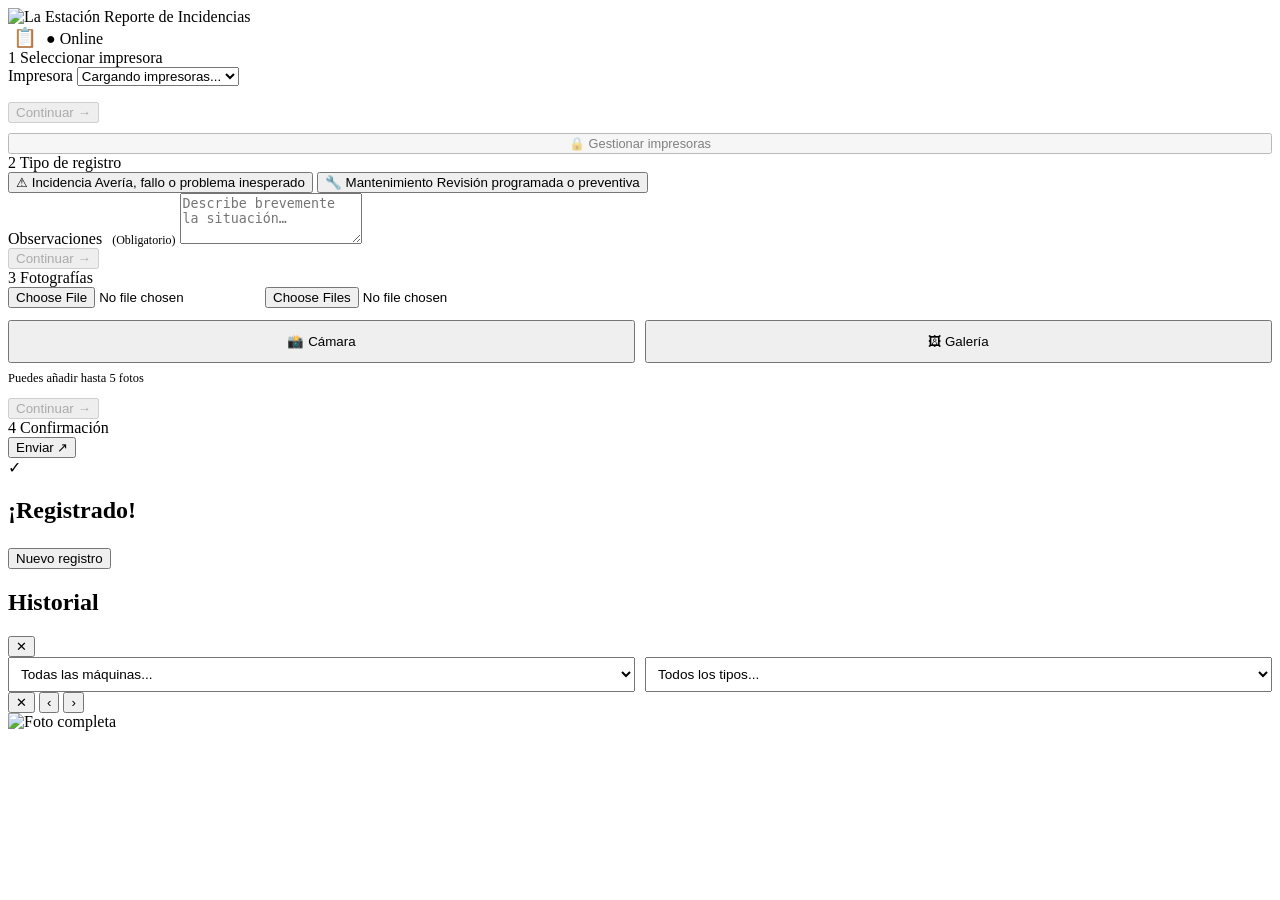
==== Sitio-Mantenimiento-Incidencias-main/index.html @ 18732674 "feat: create index.html for printer maintenance and incident reporting interface" ====
<!DOCTYPE html>
<html lang="es">

<head>
  <meta charset="UTF-8" />
  <meta name="viewport" content="width=device-width, initial-scale=1.0" />
  <meta name="theme-color" content="#0f1117" />
  <meta name="description"
    content="Registra incidencias y mantenimientos de las impresoras 3D." />
  <title>Reporte de Impresora</title>
  <link rel="icon" type="image/png" href="favicon.png" />
  <link rel="preconnect" href="https://fonts.googleapis.com" />
  <link rel="preconnect" href="https://fonts.gstatic.com" crossorigin />
  <link
    href="https://fonts.googleapis.com/css2?family=Inter:wght@300;400;500;600;700&family=JetBrains+Mono:wght@400;600&display=swap"
    rel="stylesheet" />
  <link rel="stylesheet" href="style.css" />
  <!-- QR code generator (para el botón QR del header) -->
  <script src="https://cdn.jsdelivr.net/npm/qrcode-generator@1.4.4/qrcode.min.js"></script>
</head>

<body>

  <!-- ─── Header ─────────────────────────────────────────────────────────── -->
  <header class="app-header">
    <div class="header-inner">
      <div class="logo">
        <img src="logo-brain.png" alt="La Estación" class="logo-icon-img" />
        <span class="logo-text">Reporte de Incidencias</span>
      </div>
      <div class="header-meta">
        <span id="clock" class="clock"></span>
        <button id="btnHistory" class="btn-icon" title="Ver Historial" style="background:none;border:none;color:var(--text-2);font-size:1.2rem;cursor:pointer;padding:0 5px;transition:color 0.2s;">📋</button>
        <span class="badge-status online" id="statusBadge">● Online</span>
      </div>
    </div>
  </header>

  <!-- ─── Main ────────────────────────────────────────────────────────────── -->
  <main class="main-content">

    <!-- Step 1: Machine selector -->
    <section class="card step-card" id="step1">
      <div class="step-label"><span class="step-number">1</span> Seleccionar impresora</div>

      <div class="field-group">
        <label class="field-label" for="machineSelect">Impresora</label>
        <select id="machineSelect" class="text-input select-input">
          <option value="">Cargando impresoras...</option>
        </select>
        <p class="field-hint" id="machineHint"></p>
      </div>

      <button class="btn btn-primary btn-full" id="btnNext1" disabled>
        Continuar <span class="arrow">→</span>
      </button>

      <button class="btn btn-ghost" id="btnAdmin" style="margin-top:10px;width:100%;font-size:.8rem;opacity:.5" onclick="window.location.href='dashboard.html'">
        🔒 Gestionar impresoras
      </button>
    </section>

    <!-- Step 2: Type selector -->
    <section class="card step-card locked" id="step2">
      <div class="step-label"><span class="step-number">2</span> Tipo de registro</div>

      <div class="type-grid">
        <button class="type-card" id="typeIncidencia" data-type="Incidencia">
          <span class="type-icon">⚠</span>
          <span class="type-title">Incidencia</span>
          <span class="type-desc">Avería, fallo o problema inesperado</span>
        </button>
        <button class="type-card" id="typeMantenimiento" data-type="Mantenimiento">
          <span class="type-icon">🔧</span>
          <span class="type-title">Mantenimiento</span>
          <span class="type-desc">Revisión programada o preventiva</span>
        </button>
      </div>

      <div class="field-group">
        <label class="field-label" for="notes">
          Observaciones
          <span id="notesHint" style="color:var(--warning); font-size:0.75rem; margin-left: 6px;">(Obligatorio)</span>
        </label>
        <textarea id="notes" class="text-input textarea" rows="3"
          placeholder="Describe brevemente la situación…"></textarea>
      </div>

      <button class="btn btn-primary btn-full mt-4" id="btnNext2" disabled>
        Continuar <span class="arrow">→</span>
      </button>
    </section>

    <!-- Step 3: Photo -->
    <section class="card step-card locked" id="step3">
      <div class="step-label"><span class="step-number">3</span> Fotografías</div>

      <input type="file" id="photoInputCamera" accept="image/*" capture="environment" class="hidden" />
      <input type="file" id="photoInputGallery" accept="image/*" multiple class="hidden" />

      <!-- Thumbnail grid — tiles added by JS -->
      <div class="photo-grid" id="photoGrid"></div>
      
      <div id="photoAddContainer" style="display:flex; gap:10px; margin-top:12px;">
         <button type="button" class="btn btn-ghost" id="btnCamera" style="flex:1; padding:12px 0;">📸 Cámara</button>
         <button type="button" class="btn btn-ghost" id="btnGallery" style="flex:1; padding:12px 0;">🖼 Galería</button>
      </div>

      <p class="field-hint" id="photoHint" style="margin-top:8px;color:var(--text2);font-size:.78rem">Puedes añadir hasta 5 fotos</p>

      <button class="btn btn-primary btn-full mt-4" id="btnNext3" disabled>
        Continuar <span class="arrow">→</span>
      </button>
    </section>

    <!-- Step 4: Preview & Submit -->
    <section class="card step-card locked" id="step4">
      <div class="step-label"><span class="step-number">4</span> Confirmación</div>

      <div class="summary-grid" id="summaryGrid"></div>

      <button class="btn btn-submit btn-full mt-6" id="btnSubmit">
        <span id="submitText">Enviar ↗</span>
        <span id="submitSpinner" class="spinner hidden"></span>
      </button>
    </section>

  </main>

  <!-- ─── Toast ────────────────────────────────────────────────────────────── -->
  <div class="toast" id="toast"></div>

  <!-- ─── Success overlay ───────────────────────────────────────────────────── -->
  <div class="overlay hidden" id="successOverlay">
    <div class="success-card">
      <div class="success-icon">✓</div>
      <h2>¡Registrado!</h2>
      <p id="successDetail" style="margin-bottom: 24px; font-weight: 500;"></p>
      <button class="btn btn-primary" id="btnNewRecord">Nuevo registro</button>
    </div>
  </div>

  <!-- ─── WebRTC Camera Overlay (Desktop) ─────────────────────────────────────── -->
  <div class="overlay hidden" id="cameraOverlay" style="z-index: 1000; display:none; justify-content:center; align-items:center; position:fixed; inset:0; background:rgba(0,0,0,0.85); backdrop-filter:blur(8px);">
    <div class="card" style="width: 90%; max-width: 500px; padding: 20px; background:var(--card); border:1px solid var(--border); border-radius:12px;">
      <h3 style="margin-bottom: 12px; font-size:1.1rem; color:var(--text1)">Cámara Web</h3>
      <div style="position:relative; width:100%; aspect-ratio:4/3; background:#000; border-radius:8px; overflow:hidden; margin-bottom: 16px;">
        <video id="camVideo" autoplay playsinline style="width:100%; height:100%; object-fit:cover;"></video>
      </div>
      <div style="display:flex; gap:10px;">
        <button class="btn btn-ghost" id="btnCamClose" style="flex:1;">Cancelar</button>
        <button class="btn btn-primary" id="btnCamCapture" style="flex:2;">📸 Capturar Foto</button>
      </div>
      <canvas id="camCanvas" class="hidden" style="display:none;"></canvas>
    </div>
  </div>

  <!-- ─── History Overlay ───────────────────────────────────────────────────── -->
  <div class="overlay hidden" id="historyOverlay">
    <div class="history-card">
      <div class="history-header">
        <h2>Historial</h2>
        <button id="btnCloseHistory" class="btn-icon">✕</button>
      </div>
      <div class="history-filters" style="display:flex; gap:10px;">
         <select id="histFilterAsset" class="text-input select-input" style="padding:8px; font-size:0.85rem; flex:1;">
           <option value="">Todas las máquinas...</option>
         </select>
         <select id="histFilterType" class="text-input select-input" style="padding:8px; font-size:0.85rem; flex:1;">
           <option value="">Todos los tipos...</option>
           <option value="Incidencia">Incidencias</option>
           <option value="Mantenimiento">Mantenimientos</option>
         </select>
      </div>
      <div class="history-list" id="historyList">
        <!-- populated by js -->
      </div>
    </div>
  </div>

  <!-- ─── Lightbox ──────────────────────────────────────────────────────────── -->
  <div id="lightbox" class="lightbox hidden" role="dialog" aria-modal="true">
    <button id="lightboxClose" class="lightbox-close" title="Cerrar">✕</button>
    <button id="lightboxPrev" class="lightbox-nav lightbox-prev" title="Anterior">‹</button>
    <button id="lightboxNext" class="lightbox-nav lightbox-next" title="Siguiente">›</button>
    <div class="lightbox-inner">
      <img id="lightboxImg" src="" alt="Foto completa" />
      <div id="lightboxCounter" class="lightbox-counter"></div>
    </div>
  </div>

  <script src="app.js"></script>
</body>

</html>
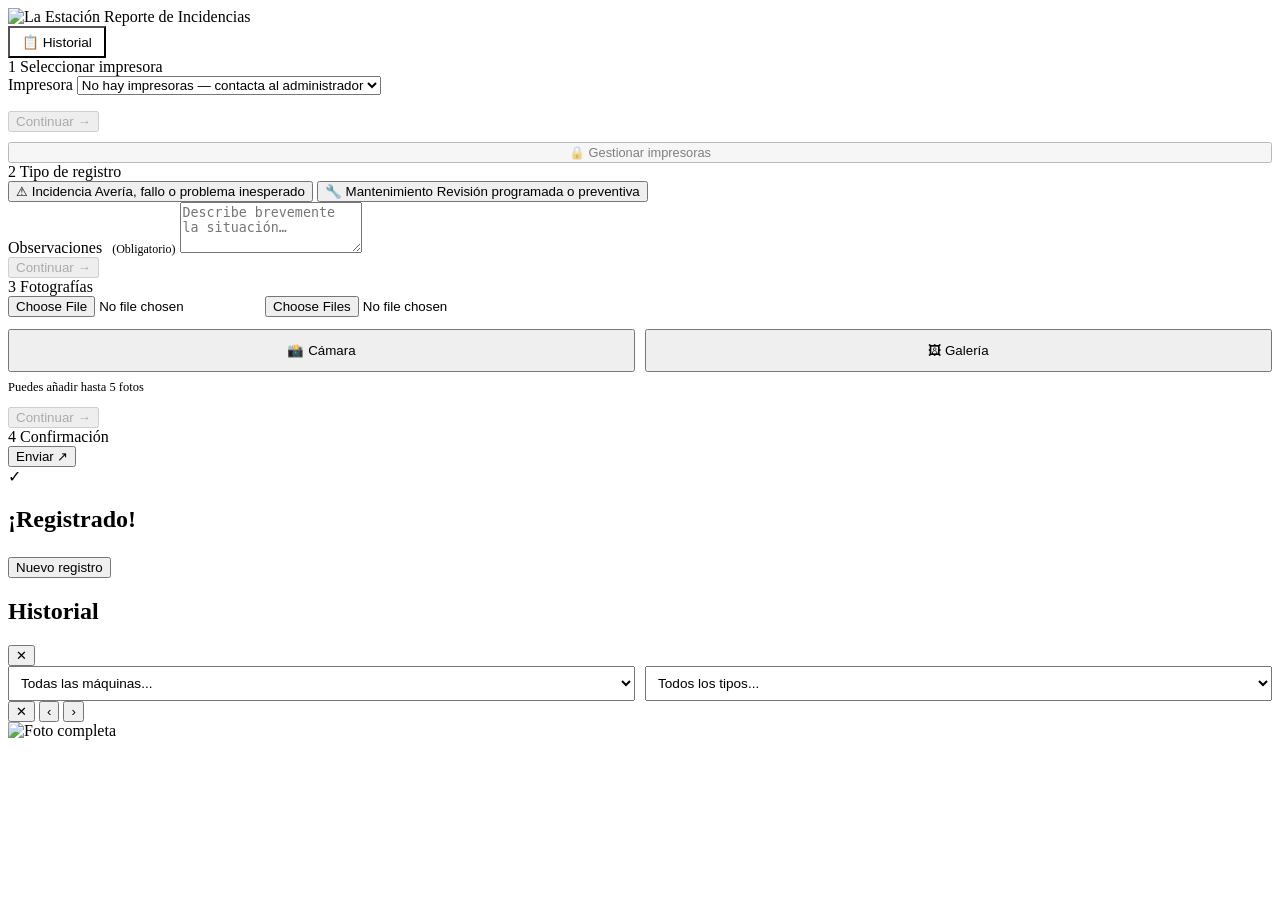
==== commit 09839ac2: "feat: create index.html for printer maintenance and incident reporting interface" ====
--- a/Sitio-Mantenimiento-Incidencias-main/index.html
+++ b/Sitio-Mantenimiento-Incidencias-main/index.html
@@ -29,9 +29,11 @@
         <span class="logo-text">Reporte de Incidencias</span>
       </div>
       <div class="header-meta">
-        <span id="clock" class="clock"></span>
-        <button id="btnHistory" class="btn-icon" title="Ver Historial" style="background:none;border:none;color:var(--text-2);font-size:1.2rem;cursor:pointer;padding:0 5px;transition:color 0.2s;">📋</button>
-        <span class="badge-status online" id="statusBadge">● Online</span>
+        <span id="clock" class="clock" style="display:none"></span>
+        <button id="btnHistory" class="btn btn-ghost" title="Ver Historial" style="font-size: 0.85rem; padding: 6px 12px; background: rgba(255,255,255,0.05); color: var(--text-1);">
+          📋 Historial
+        </button>
+        <span class="badge-status online" id="statusBadge" style="display:none">● Online</span>
       </div>
     </div>
   </header>
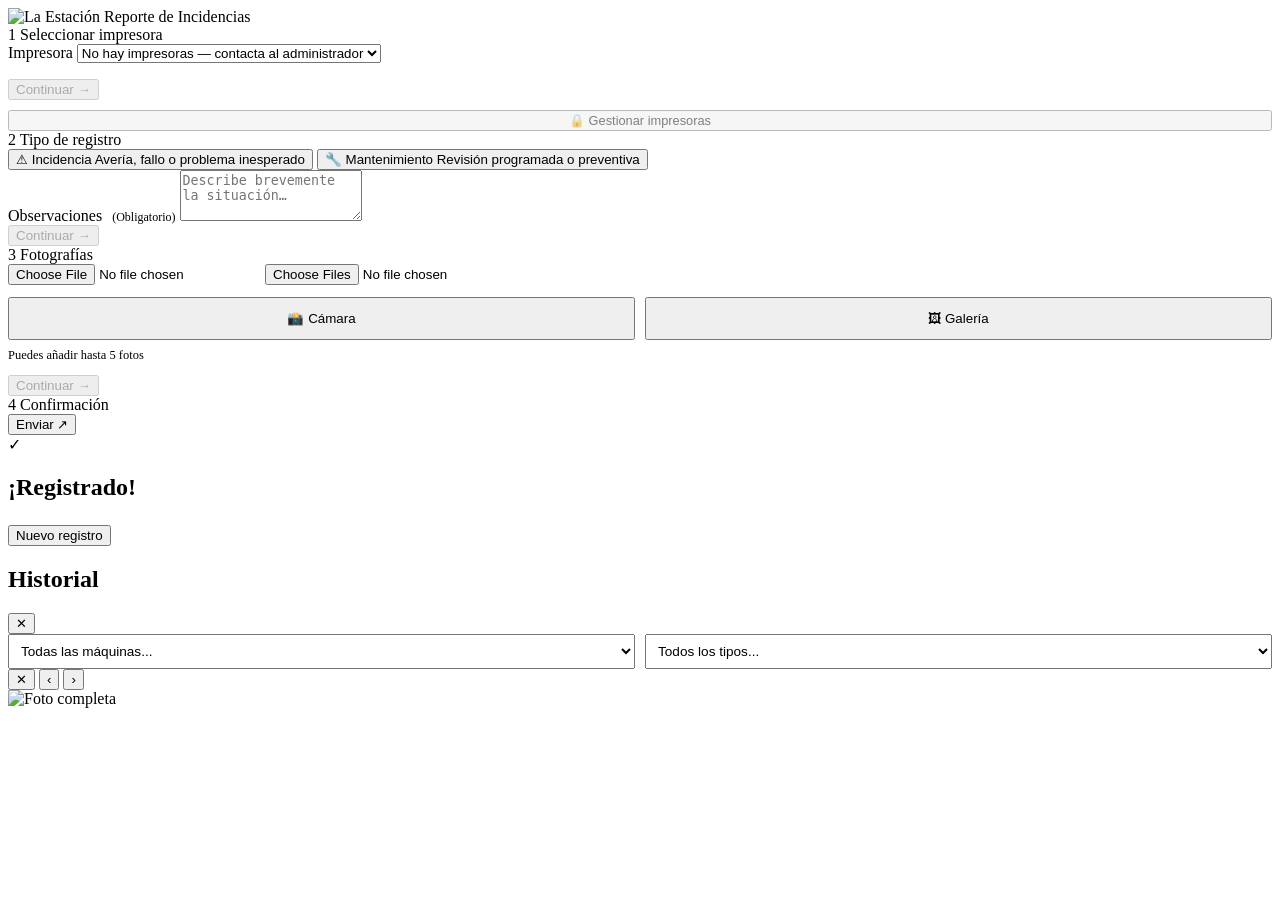
==== commit 514e0ee4: "feat: create initial index.html file for maintenance and incident tracking site" ====
--- a/Sitio-Mantenimiento-Incidencias-main/index.html
+++ b/Sitio-Mantenimiento-Incidencias-main/index.html
@@ -30,7 +30,7 @@
       </div>
       <div class="header-meta">
         <span id="clock" class="clock" style="display:none"></span>
-        <button id="btnHistory" class="btn btn-ghost" title="Ver Historial" style="font-size: 0.85rem; padding: 6px 12px; background: rgba(255,255,255,0.05); color: var(--text-1);">
+        <button id="btnHistory" class="btn btn-ghost" title="Ver Historial" style="display:none">
           📋 Historial
         </button>
         <span class="badge-status online" id="statusBadge" style="display:none">● Online</span>
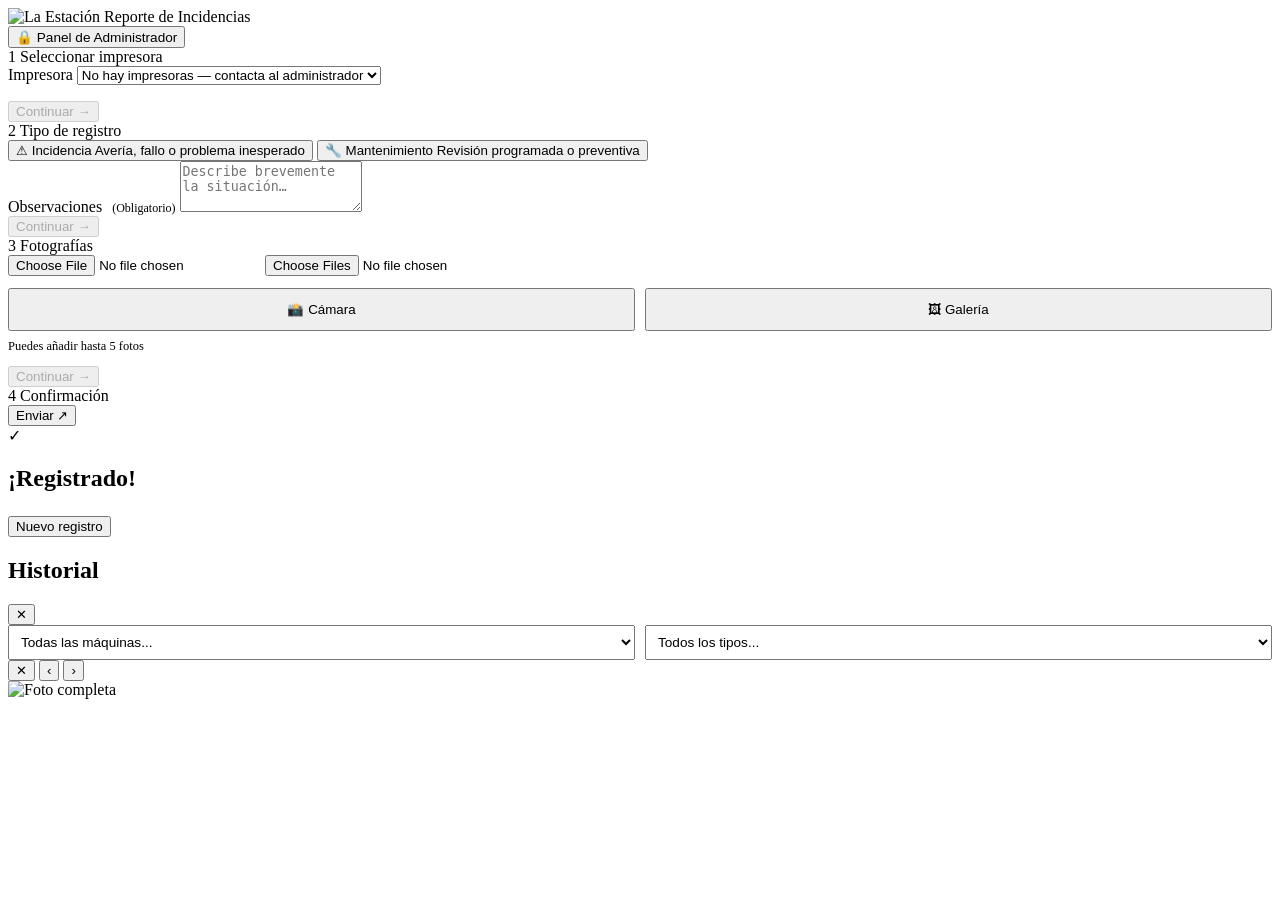
==== commit 83c1a0db: "ui: rename admin button to 'Panel de Administrador'" ====
--- a/Sitio-Mantenimiento-Incidencias-main/index.html
+++ b/Sitio-Mantenimiento-Incidencias-main/index.html
@@ -33,6 +33,9 @@
         <button id="btnHistory" class="btn btn-ghost" title="Ver Historial" style="display:none">
           📋 Historial
         </button>
+        <button id="btnAdmin" class="btn btn-ghost" style="font-size:0.85rem;" onclick="window.location.href='dashboard.html'">
+          🔒 Panel de Administrador
+        </button>
         <span class="badge-status online" id="statusBadge" style="display:none">● Online</span>
       </div>
     </div>
@@ -57,9 +60,6 @@
         Continuar <span class="arrow">→</span>
       </button>
 
-      <button class="btn btn-ghost" id="btnAdmin" style="margin-top:10px;width:100%;font-size:.8rem;opacity:.5" onclick="window.location.href='dashboard.html'">
-        🔒 Gestionar impresoras
-      </button>
     </section>
 
     <!-- Step 2: Type selector -->
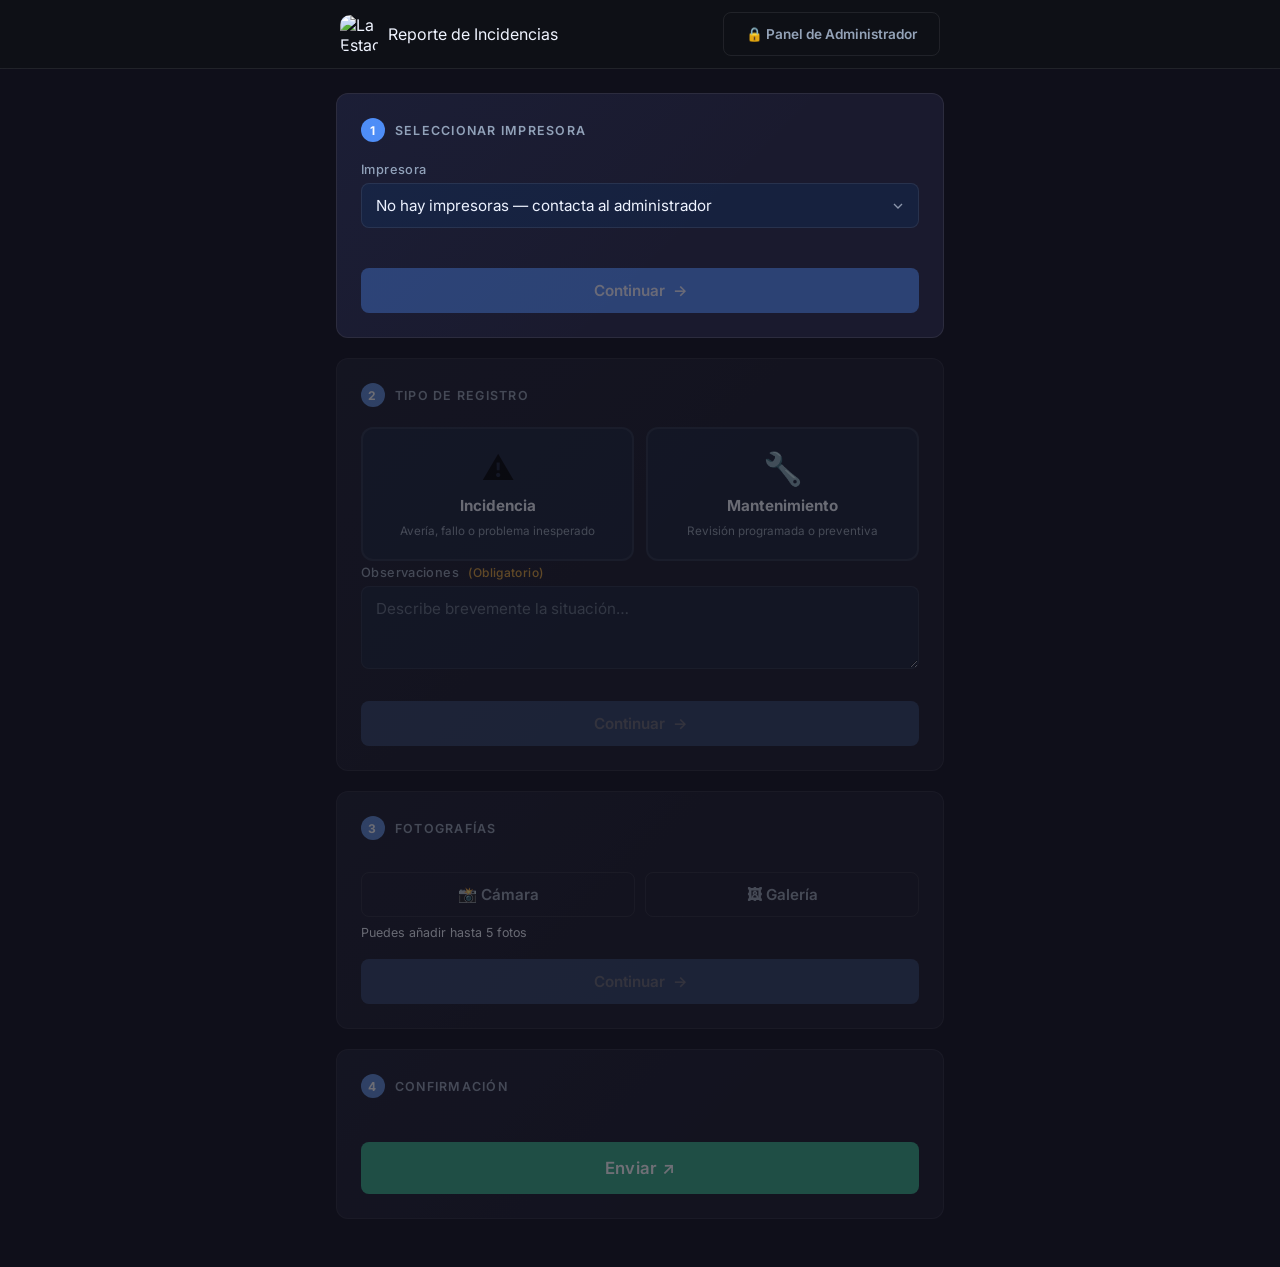
==== commit dd33ad2f: "feat: implement multi-step printer incident and maintenance reporting interface with admin dashboard" ====
--- a/Sitio-Mantenimiento-Incidencias-main/index.html
+++ b/Sitio-Mantenimiento-Incidencias-main/index.html
@@ -15,6 +15,7 @@
     href="https://fonts.googleapis.com/css2?family=Inter:wght@300;400;500;600;700&family=JetBrains+Mono:wght@400;600&display=swap"
     rel="stylesheet" />
   <link rel="stylesheet" href="style.css" />
+  <script src="https://cdn.jsdelivr.net/npm/@supabase/supabase-js@2"></script>
   <!-- QR code generator (para el botón QR del header) -->
   <script src="https://cdn.jsdelivr.net/npm/qrcode-generator@1.4.4/qrcode.min.js"></script>
 </head>
--- a/Sitio-Mantenimiento-Incidencias-main/style.css
+++ b/Sitio-Mantenimiento-Incidencias-main/style.css
@@ -0,0 +1,706 @@
+/* ═══════════════════════════════════════════════════════════
+   Sistema de Gestión — Premium Industrial Dark UI
+   ═══════════════════════════════════════════════════════════ */
+
+:root {
+  --bg:          #0f0f1a;
+  --bg-card:     #1a1a2e;
+  --bg-card-2:   #16213e;
+  --border:      rgba(255,255,255,0.08);
+  --accent:      #4f8ef7;
+  --accent-hover: #2563eb;
+  --danger:      #ef4444;
+  --success:     #10b981;
+  --warning:     #f59e0b;
+  --text-1:      #f0f4ff;
+  --text-2:      #94a3b8;
+  --text-3:      #64748b;
+  --mono:        'JetBrains Mono', monospace;
+  --sans:        'Inter', system-ui, sans-serif;
+  --radius:      12px;
+  --radius-sm:   8px;
+  --shadow:      0 8px 32px rgba(0,0,0,0.5);
+  --transition:  0.2s ease-out;
+}
+
+*, *::before, *::after { box-sizing: border-box; margin: 0; padding: 0; }
+
+html { font-size: 16px; scroll-behavior: smooth; }
+
+body {
+  font-family: var(--sans);
+  background: var(--bg);
+  color: var(--text-1);
+  min-height: 100vh;
+  display: flex;
+  flex-direction: column;
+  transition: background-color 0s, color 0s; /* Prevent initial load flashes */
+}
+
+/* ── Header ─────────────────────────────────────────────── */
+.app-header {
+  position: sticky; top: 0; z-index: 100;
+  background: rgba(15,17,23,0.85);
+  backdrop-filter: blur(16px);
+  border-bottom: 1px solid var(--border);
+}
+.header-inner {
+  max-width: 640px; margin: 0 auto;
+  padding: 12px 20px;
+  display: flex; align-items: center; justify-content: space-between;
+}
+.logo { display: flex; align-items: center; gap: 10px; }
+.logo-icon {
+  font-size: 22px;
+  display: flex; align-items: center; justify-content: center;
+  width: 38px; height: 38px;
+  background: var(--accent);
+  border-radius: 10px;
+}
+
+.logo-icon-img {
+  width: 38px;
+  height: 38px;
+  object-fit: contain;
+  border-radius: 10px;
+}
+
+
+.logo-text {
+  color: var(--text-1);
+}
+.header-meta { display: flex; align-items: center; gap: 12px; }
+.clock { font-family: var(--mono); font-size: 0.82rem; color: var(--text-2); }
+.badge-status {
+  font-size: 0.72rem; font-weight: 600; padding: 3px 8px;
+  border-radius: 999px; letter-spacing: 0.04em;
+}
+.badge-status.online  { background: rgba(52,211,153,0.15); color: var(--success); }
+.badge-status.offline { background: rgba(248,113,113,0.15); color: var(--danger); }
+
+/* ── Main ────────────────────────────────────────────────── */
+.main-content {
+  flex: 1; max-width: 640px; width: 100%;
+  margin: 0 auto; padding: 24px 16px 48px;
+  display: flex; flex-direction: column; gap: 20px;
+}
+
+/* ── Cards ───────────────────────────────────────────────── */
+.card {
+  background: var(--bg-card);
+  border: 1px solid var(--border);
+  border-radius: var(--radius);
+  padding: 24px;
+  transition: var(--transition);
+  position: relative;
+  overflow: hidden;
+}
+.card::before {
+  content: '';
+  position: absolute; inset: 0;
+  background: linear-gradient(135deg, rgba(59,130,246,0.04), transparent 60%);
+  pointer-events: none;
+}
+.card.locked {
+  opacity: 0.4;
+  pointer-events: none;
+  filter: grayscale(0.3);
+}
+.card.unlocked { opacity: 1; pointer-events: auto; filter: none; }
+
+/* Step label */
+.step-label {
+  display: flex; align-items: center; gap: 10px;
+  font-size: 0.78rem; font-weight: 600; letter-spacing: 0.1em;
+  text-transform: uppercase; color: var(--text-2); margin-bottom: 20px;
+}
+.step-number {
+  width: 24px; height: 24px; border-radius: 50%;
+  background: var(--accent);
+  color: #fff; font-size: 0.75rem; font-weight: 700;
+  display: flex; align-items: center; justify-content: center;
+  flex-shrink: 0;
+}
+
+/* ── Form Elements ───────────────────────────────────────── */
+.field-group { display: flex; flex-direction: column; gap: 6px; margin-bottom: 16px; }
+.field-label {
+  font-size: 0.8rem; font-weight: 500; color: var(--text-2);
+  letter-spacing: 0.03em;
+}
+.field-hint { font-size: 0.75rem; color: var(--accent-2); min-height: 18px; }
+
+.text-input {
+  width: 100%;
+  background: var(--bg-card-2);
+  border: 1px solid var(--border);
+  border-radius: var(--radius-sm);
+  color: var(--text-1);
+  font-family: var(--sans);
+  font-size: 0.95rem;
+  padding: 12px 14px;
+  transition: var(--transition);
+  outline: none;
+  resize: vertical;
+}
+.text-input:focus {
+  box-shadow: 0 0 0 1px var(--accent);
+}
+.text-input::placeholder { color: var(--text-3); }
+.mono { font-family: var(--mono); letter-spacing: 0.05em; }
+.textarea { min-height: 80px; }
+
+/* Select dropdown */
+.select-input {
+  appearance: none; -webkit-appearance: none;
+  cursor: pointer;
+  background-image: url("data:image/svg+xml,%3Csvg xmlns='http://www.w3.org/2000/svg' width='16' height='16' viewBox='0 0 24 24' fill='none' stroke='%238b95ab' stroke-width='2'%3E%3Cpath d='M6 9l6 6 6-6'/%3E%3C/svg%3E");
+  background-repeat: no-repeat;
+  background-position: right 12px center;
+  padding-right: 38px;
+}
+.select-input option { background: var(--bg-card-2); color: var(--text-1); }
+
+
+/* Input row with scan button */
+.input-row { display: flex; gap: 10px; }
+.input-row .text-input { flex: 1; }
+
+/* ── Buttons ─────────────────────────────────────────────── */
+.btn {
+  display: inline-flex; align-items: center; justify-content: center; gap: 8px;
+  border: none; border-radius: var(--radius-sm); cursor: pointer;
+  font-family: var(--sans); font-weight: 600; font-size: 0.95rem;
+  padding: 13px 22px; transition: var(--transition); text-decoration: none;
+  position: relative; overflow: hidden;
+  user-select: none;
+}
+.btn::after {
+  content: ''; position: absolute; inset: 0;
+  background: rgba(255,255,255,0); transition: var(--transition);
+  border-radius: inherit;
+}
+.btn:hover::after { background: rgba(255,255,255,0.05); }
+.btn:active { transform: scale(0.98); }
+.btn-full { width: 100%; }
+
+.btn-primary {
+  background: var(--accent);
+  color: #fff;
+}
+.btn-primary:hover { background: var(--accent-hover); }
+.btn-primary:disabled { opacity: 0.35; cursor: not-allowed; transform: none; }
+
+.btn-submit {
+  background: var(--success);
+  color: #fff; font-size: 1.05rem; padding: 16px 22px;
+  letter-spacing: 0.02em;
+}
+.btn-submit:hover { filter: brightness(1.1); }
+.btn-submit:disabled { opacity: 0.4; cursor: not-allowed; }
+
+.btn-ghost {
+  background: transparent;
+  border: 1px solid var(--border);
+  color: var(--text-2);
+}
+.btn-ghost:hover { border-color: var(--accent); color: var(--text-1); }
+
+.btn-scan {
+  background: var(--bg-card-2);
+  border: 1px solid var(--border);
+  color: var(--accent);
+  width: 48px; min-width: 48px; height: 48px; padding: 0;
+  border-radius: var(--radius-sm);
+  transition: var(--transition);
+}
+.btn-scan:hover { border-color: var(--accent); background: var(--accent); color: #fff; }
+.btn-sm { padding: 8px 14px; font-size: 0.82rem; border-radius: 0; }
+
+.arrow { transition: transform var(--transition); }
+.btn:hover .arrow { transform: translateX(3px); }
+
+/* ── Camera Preview ──────────────────────────────────────── */
+.camera-preview {
+  position: relative; border-radius: var(--radius);
+  overflow: hidden; margin-bottom: 16px;
+  background: #000;
+  border: 1px solid var(--border);
+}
+.camera-preview video { width: 100%; display: block; max-height: 260px; object-fit: cover; }
+.scan-overlay {
+  position: absolute; inset: 0;
+  display: flex; flex-direction: column; align-items: center; justify-content: center;
+  pointer-events: none;
+}
+.scan-frame {
+  width: 180px; height: 180px;
+  border-radius: 0;
+  border: 2px solid var(--accent);
+  box-shadow: 0 0 0 4000px rgba(0,0,0,0.45);
+}
+.scan-hint {
+  margin-top: 14px; font-size: 0.8rem; color: rgba(255,255,255,0.7);
+  background: rgba(0,0,0,0.5); padding: 4px 12px; border-radius: 999px;
+  backdrop-filter: blur(4px);
+}
+
+/* ── Type Cards ──────────────────────────────────────────── */
+.type-grid { display: grid; grid-template-columns: 1fr 1fr; gap: 12px; margin-bottom: 4px; }
+.type-card {
+  display: flex; flex-direction: column; align-items: center; gap: 8px;
+  background: var(--bg-card-2); border: 2px solid var(--border);
+  border-radius: var(--radius); padding: 20px 12px; cursor: pointer;
+  transition: var(--transition); font-family: var(--sans);
+  text-align: center;
+}
+.type-card:hover { border-color: var(--accent); transform: translateY(-2px); }
+.type-card.selected {
+  border-color: var(--accent);
+  background: rgba(37,99,235,0.08);
+}
+.type-icon { font-size: 2rem; }
+.type-title { font-weight: 700; font-size: 0.95rem; color: var(--text-1); }
+.type-desc  { font-size: 0.73rem; color: var(--text-2); line-height: 1.4; }
+
+#typeIncidencia.selected { border-color: var(--warning); background: rgba(245,158,11,0.08); }
+#typeMantenimiento.selected { border-color: var(--success); background: rgba(16,185,129,0.08); }
+
+/* ── Machine Picker (Step 1) ─────────────────────────────── */
+.machine-picker {
+  display: grid;
+  grid-template-columns: repeat(auto-fill, minmax(140px, 1fr));
+  gap: 10px;
+}
+.machine-pick-card {
+  display: flex; flex-direction: column; align-items: center; gap: 6px;
+  background: var(--bg-card-2); border: 2px solid var(--border);
+  border-radius: var(--radius-sm); padding: 16px 10px; cursor: pointer;
+  transition: var(--transition); text-align: center; font-family: var(--sans);
+}
+.machine-pick-card:hover { border-color: var(--accent); transform: translateY(-2px); }
+.machine-pick-card.selected {
+  border-color: var(--accent);
+  background: rgba(37,99,235,0.08);
+}
+.mpcard-icon  { font-size: 1.6rem; }
+.mpcard-id    { font-family: var(--mono); font-size: 0.82rem; font-weight: 700; color: var(--text-1); letter-spacing: .04em; }
+.mpcard-name  { font-size: 0.72rem; color: var(--text-2); line-height: 1.3; }
+
+/* ── Machine Empty State ─────────────────────────────────── */
+.machine-empty {
+  display: flex; flex-direction: column; align-items: center;
+  padding: 28px 16px; gap: 8px; text-align: center;
+}
+.empty-icon { font-size: 2.5rem; opacity: .35; }
+.machine-empty p { font-size: .88rem; color: var(--text-2); }
+
+
+/* ── Photo Zone ──────────────────────────────────────────── */
+.photo-zone {
+  display: flex; flex-direction: column; align-items: center; gap: 10px;
+}
+.photo-placeholder {
+  width: 100%; min-height: 180px;
+  border: 2px dashed var(--border);
+  border-radius: var(--radius);
+  display: flex; flex-direction: column; align-items: center; justify-content: center;
+  gap: 12px; color: var(--text-2); cursor: pointer;
+  transition: var(--transition);
+  background: var(--bg-card-2);
+}
+.photo-placeholder:hover { border-color: var(--accent); color: var(--accent); transform: scale(1.01); }
+.photo-placeholder p { font-size: 0.88rem; }
+.photo-preview {
+  width: 100%; border-radius: var(--radius);
+  border: 2px solid var(--accent);
+  max-height: 260px; object-fit: cover;
+}
+
+/* ── Summary Grid ────────────────────────────────────────── */
+.summary-grid {
+  display: flex; flex-direction: column; gap: 10px;
+}
+.summary-row {
+  display: flex; align-items: flex-start; gap: 10px;
+  background: var(--bg-card-2); border-radius: var(--radius-sm);
+  padding: 12px 14px; border: 1px solid var(--border);
+}
+.summary-key {
+  font-size: 0.75rem; font-weight: 600; color: var(--text-2);
+  letter-spacing: 0.08em; text-transform: uppercase;
+  min-width: 90px; padding-top: 2px;
+}
+.summary-val {
+  font-size: 0.92rem; color: var(--text-1); font-weight: 500;
+  word-break: break-all; flex: 1;
+}
+.summary-val.mono { font-family: var(--mono); }
+.summary-thumb {
+  width: 64px; height: 64px; border-radius: var(--radius-sm);
+  object-fit: cover; border: 1px solid var(--border);
+  flex-shrink: 0;
+}
+
+/* ── Toast ───────────────────────────────────────────────── */
+.toast {
+  position: fixed; bottom: 24px; left: 50%; transform: translateX(-50%) translateY(80px);
+  background: var(--bg-card-2); border: 1px solid var(--border);
+  color: var(--text-1); padding: 12px 22px; border-radius: 999px;
+  font-size: 0.88rem; font-weight: 500;
+  box-shadow: var(--shadow);
+  transition: transform 0.35s cubic-bezier(0.34,1.56,0.64,1), opacity 0.35s;
+  opacity: 0; z-index: 999; white-space: nowrap; max-width: 90vw;
+  text-align: center;
+}
+.toast.show { transform: translateX(-50%) translateY(0); opacity: 1; }
+.toast.error  { border-color: var(--danger);  color: var(--danger); }
+.toast.ok     { border-color: var(--success); color: var(--success); }
+
+/* ── Success Overlay ─────────────────────────────────────── */
+.overlay {
+  position: fixed; inset: 0; z-index: 200;
+  background: rgba(15,17,23,0.88);
+  backdrop-filter: blur(12px);
+  display: flex; align-items: center; justify-content: center;
+  padding: 24px;
+}
+.success-card {
+  background: var(--bg-card); border: 1px solid var(--border);
+  border-radius: 0; padding: 40px 32px;
+  text-align: center; max-width: 360px; width: 100%;
+  box-shadow: var(--shadow);
+  animation: pop-in 0.45s cubic-bezier(0.34,1.56,0.64,1);
+}
+@keyframes pop-in { from { opacity:0; transform: scale(0.75); } to { opacity:1; transform: scale(1); } }
+.success-icon {
+  background: var(--success);
+  display: flex; align-items: center; justify-content: center;
+  font-size: 2.2rem; color: #fff; margin: 0 auto 20px;
+  width: 72px; height: 72px; border-radius: 50%;
+}
+.success-card h2 { font-size: 1.6rem; font-weight: 700; margin-bottom: 10px; }
+.success-card p  { font-size: 0.88rem; color: var(--text-2); margin-bottom: 28px; line-height: 1.6; }
+
+/* ── Spinner ─────────────────────────────────────────────── */
+.spinner {
+  width: 20px; height: 20px;
+  border: 2px solid rgba(255,255,255,0.25);
+  border-top-color: #fff; border-radius: 50%;
+  animation: spin 0.7s linear infinite;
+}
+@keyframes spin { to { transform: rotate(360deg); } }
+@keyframes shake {
+  0%,100% { transform: translateX(0); }
+  20%,60% { transform: translateX(-8px); }
+  40%,80% { transform: translateX(8px); }
+}
+
+
+/* ── Utilities ───────────────────────────────────────────── */
+.hidden { display: none !important; }
+
+/* Suppress all transitions during instant theme switch */
+.no-transition *, .no-transition *::before, .no-transition *::after {
+  transition: none !important;
+  animation: none !important;
+}
+.mt-2 { margin-top: 8px; }
+.mt-4 { margin-top: 16px; }
+.mt-6 { margin-top: 24px; }
+
+/* ── Scrollbar ───────────────────────────────────────────── */
+::-webkit-scrollbar { width: 6px; }
+::-webkit-scrollbar-track { background: transparent; }
+::-webkit-scrollbar-thumb { background: var(--text-3); border-radius: 99px; }
+
+/* ── Responsive ──────────────────────────────────────────── */
+@media (max-width: 400px) {
+  .type-grid { grid-template-columns: 1fr; }
+  .card { padding: 18px 14px; }
+}
+
+/* ── Multi-photo grid (Step 3) ───────────────────────────── */
+.photo-grid {
+  display: grid;
+  grid-template-columns: repeat(auto-fill, minmax(90px, 1fr));
+  gap: 10px;
+  margin-top: 12px;
+}
+
+.photo-add-tile {
+  aspect-ratio: 1;
+  border: 2px dashed var(--border);
+  border-radius: var(--radius-sm);
+  background: var(--bg-card-2);
+  color: var(--text-2);
+  display: flex;
+  flex-direction: column;
+  align-items: center;
+  justify-content: center;
+  gap: 6px;
+  cursor: pointer;
+  font-size: .72rem;
+  font-family: var(--sans);
+  transition: border-color var(--transition), color var(--transition), background var(--transition);
+}
+.photo-add-tile:hover {
+  border-color: var(--accent);
+  color: var(--accent);
+  background: rgba(59,130,246,0.07);
+}
+
+.photo-thumb-tile {
+  position: relative;
+  aspect-ratio: 1;
+  border-radius: var(--radius-sm);
+  overflow: hidden;
+  border: 1px solid var(--border);
+}
+.photo-thumb-tile img {
+  width: 100%;
+  height: 100%;
+  object-fit: cover;
+  display: block;
+}
+.photo-remove {
+  position: absolute;
+  top: 4px; right: 4px;
+  width: 22px; height: 22px;
+  border-radius: 50%;
+  background: rgba(0,0,0,0.65);
+  border: none;
+  color: #fff;
+  font-size: .65rem;
+  cursor: pointer;
+  display: flex;
+  align-items: center;
+  justify-content: center;
+  opacity: 0;
+  transition: opacity .15s;
+}
+.photo-thumb-tile:hover .photo-remove { opacity: 1; }
+
+/* summary photo strip */
+.summary-thumb {
+  width: 72px;
+  height: 72px;
+  object-fit: cover;
+  border-radius: 0;
+  border: 1px solid var(--border);
+}
+
+/* ── History Overlay ─────────────────────────────────────── */
+.history-card {
+  background: var(--bg-card); border: 1px solid var(--border);
+  border-radius: 0; padding: 24px;
+  display: flex; flex-direction: column; gap: 16px;
+  width: 100%; max-width: 480px; max-height: 85vh;
+  box-shadow: var(--shadow);
+  animation: pop-in 0.35s cubic-bezier(0.34,1.56,0.64,1);
+}
+.history-header {
+  display: flex; justify-content: space-between; align-items: center;
+  border-bottom: 1px solid var(--border); padding-bottom: 12px;
+}
+.history-header h2 { font-size: 1.25rem; font-weight: 700; color: var(--text-1); }
+.history-header .btn-icon {
+  background: none; border: none; color: var(--text-2); font-size: 1.25rem;
+  cursor: pointer; padding: 4px; border-radius: 50%; transition: var(--transition);
+}
+.history-header .btn-icon:hover { color: var(--text-1); background: rgba(255,255,255,0.05); }
+
+.history-list {
+  display: flex; flex-direction: column; gap: 12px;
+  overflow-y: auto; padding-right: 4px;
+}
+.history-item {
+  background: var(--bg-card-2); border: 1px solid var(--border);
+  border-radius: var(--radius-sm); padding: 14px;
+  display: flex; flex-direction: column; gap: 6px; position: relative;
+}
+.history-item.pending { border-left: 3px solid var(--warning); }
+.history-item.sent { border-left: 3px solid var(--success); }
+.history-item-header { display: flex; justify-content: space-between; align-items: center; }
+.history-item-id { font-family: var(--mono); font-weight: 700; color: var(--accent-2); font-size: 0.9rem; }
+.history-item-time { font-size: 0.75rem; color: var(--text-3); font-family: var(--mono); }
+.history-item-type { font-size: 0.8rem; font-weight: 600; color: var(--text-1); }
+.history-item-type.type-incidencia { color: var(--warning); }
+.history-item-type.type-mantenimiento { color: var(--accent); }
+.history-item-status { font-size: 0.75rem; padding: 2px 8px; border-radius: 12px; font-weight: 600; }
+.history-item.pending .history-item-status { background: rgba(251,191,36,0.15); color: var(--warning); }
+.history-item.sent .history-item-status { background: rgba(52,211,153,0.15); color: var(--success); }
+.history-empty { text-align: center; color: var(--text-3); font-size: 0.9rem; padding: 24px 0; }
+
+/* ── Lightbox ────────────────────────────────────────────── */
+.lightbox {
+  position: fixed; inset: 0; z-index: 500;
+  background: rgba(5,7,12,0.96);
+  backdrop-filter: blur(18px);
+  display: flex; align-items: center; justify-content: center;
+  padding: 16px;
+  animation: fade-in 0.2s ease;
+}
+.lightbox.hidden { display: none !important; }
+
+@keyframes fade-in { from { opacity: 0; } to { opacity: 1; } }
+
+.lightbox-inner {
+  position: relative;
+  display: flex; flex-direction: column; align-items: center;
+  max-width: min(96vw, 960px); max-height: 92vh;
+  animation: lb-pop 0.25s cubic-bezier(0.34,1.56,0.64,1);
+}
+@keyframes lb-pop {
+  from { opacity: 0; transform: scale(0.88); }
+  to   { opacity: 1; transform: scale(1); }
+}
+
+.lightbox-inner img {
+  max-width: 100%; max-height: 86vh;
+  border-radius: 0;
+  object-fit: contain;
+  box-shadow: 0 20px 80px rgba(0,0,0,0.8);
+  border: 1px solid rgba(255,255,255,0.08);
+  display: block;
+  user-select: none;
+}
+
+.lightbox-close {
+  position: fixed; top: 16px; right: 18px;
+  width: 40px; height: 40px; border-radius: 50%;
+  background: rgba(255,255,255,0.1);
+  border: 1px solid rgba(255,255,255,0.15);
+  color: var(--text-1); font-size: 1.1rem;
+  cursor: pointer; display: flex; align-items: center; justify-content: center;
+  transition: background var(--transition), transform var(--transition);
+  z-index: 501;
+}
+.lightbox-close:hover { background: rgba(255,255,255,0.2); transform: scale(1.1); }
+
+.lightbox-nav {
+  position: fixed; top: 50%; transform: translateY(-50%);
+  width: 44px; height: 44px; border-radius: 50%;
+  background: rgba(255,255,255,0.1);
+  border: 1px solid rgba(255,255,255,0.15);
+  color: var(--text-1); font-size: 1.8rem; line-height: 1;
+  cursor: pointer; display: flex; align-items: center; justify-content: center;
+  transition: background var(--transition), transform var(--transition);
+  z-index: 501; user-select: none;
+}
+.lightbox-nav:hover { background: rgba(255,255,255,0.22); }
+.lightbox-prev { left: 12px; }
+.lightbox-next { right: 12px; }
+.lightbox-nav.hidden { display: none !important; }
+
+.lightbox-counter {
+  margin-top: 10px;
+  font-family: var(--mono); font-size: 0.78rem;
+  color: rgba(255,255,255,0.45); letter-spacing: 0.08em;
+}
+
+/* Make history images feel clickable */
+.hist-photo-img {
+  cursor: zoom-in;
+  transition: opacity 0.15s, transform 0.15s;
+}
+.hist-photo-img:hover { opacity: 0.88; transform: scale(1.01); }
+
+
+
+/* ── Severity Selector ───────────────────────────────────── */
+.severity-container {
+  margin-bottom: 16px;
+}
+.severity-grid {
+  display: grid;
+  grid-template-columns: repeat(3, 1fr);
+  gap: 10px;
+  margin-top: 8px;
+}
+.severity-btn {
+  display: flex; align-items: center; justify-content: center; gap: 6px;
+  background: var(--bg-card-2); border: 2px solid var(--border);
+  border-radius: var(--radius-sm); padding: 10px 8px;
+  font-family: var(--sans); font-weight: 600; font-size: 0.88rem;
+  color: var(--text-2); cursor: pointer;
+  transition: var(--transition);
+}
+.severity-btn:hover { border-color: var(--accent); color: var(--text-1); transform: translateY(-1px); }
+
+/* Selected states with distinct colours per severity */
+.severity-btn[data-sev="Baja"].selected  { border-color: var(--success); background: rgba(16,185,129,0.10); color: var(--success); }
+.severity-btn[data-sev="Media"].selected { border-color: var(--warning); background: rgba(245,158,11,0.10); color: var(--warning); }
+.severity-btn[data-sev="Alta"].selected  { border-color: var(--danger);  background: rgba(239,68,68,0.10); color: var(--danger); }
+
+/* Draft-restored toast banner */
+.draft-banner {
+  background: rgba(251,191,36,0.12);
+  border: 1px solid var(--warning);
+  border-radius: var(--radius-sm);
+  color: var(--warning);
+  font-size: 0.82rem; font-weight: 500;
+  padding: 10px 14px;
+  margin-bottom: 16px;
+  display: flex; align-items: center; gap: 8px;
+}
+
+/* ── QR Popover ────────────────────────────────────────────── */
+.qr-btn-wrap {
+  position: relative;
+}
+#btnQR {
+  font-size: 1.25rem;
+  line-height: 1;
+  transition: color var(--transition), transform var(--transition);
+}
+#btnQR:hover { color: var(--accent); transform: scale(1.1); }
+#btnQR.active { color: var(--accent); }
+
+.qr-popover {
+  position: absolute;
+  top: calc(100% + 12px);
+  right: 0;
+  z-index: 300;
+  animation: qr-drop 0.22s cubic-bezier(0.34,1.56,0.64,1);
+}
+@keyframes qr-drop {
+  from { opacity: 0; transform: translateY(-8px) scale(0.95); }
+  to   { opacity: 1; transform: translateY(0)    scale(1); }
+}
+.qr-popover-inner {
+  background: var(--bg-card);
+  border: 1px solid var(--border);
+  border-radius: 0;
+  padding: 18px;
+  box-shadow: var(--shadow);
+  display: flex; flex-direction: column; align-items: center; gap: 10px;
+  min-width: 188px;
+}
+.qr-popover-inner::before {
+  content: '';
+  position: absolute; top: -7px; right: 12px;
+  width: 13px; height: 13px;
+  background: var(--bg-card);
+  border-left: 1px solid var(--border);
+  border-top: 1px solid var(--border);
+  transform: rotate(45deg);
+}
+.qr-popover-label {
+  font-size: 0.72rem; color: var(--text-2); text-align: center;
+  font-weight: 500; line-height: 1.4;
+}
+#qrPopoverImg img {
+  display: block;
+  width: 150px !important;
+  height: 150px !important;
+  border-radius: 0;
+}
+#qrPopoverImg canvas { display: none !important; }
+.qr-popover-url {
+  font-family: var(--mono); font-size: 0.62rem;
+  color: var(--text-3); text-align: center;
+  word-break: break-all; max-width: 160px;
+  line-height: 1.4;
+}
+
